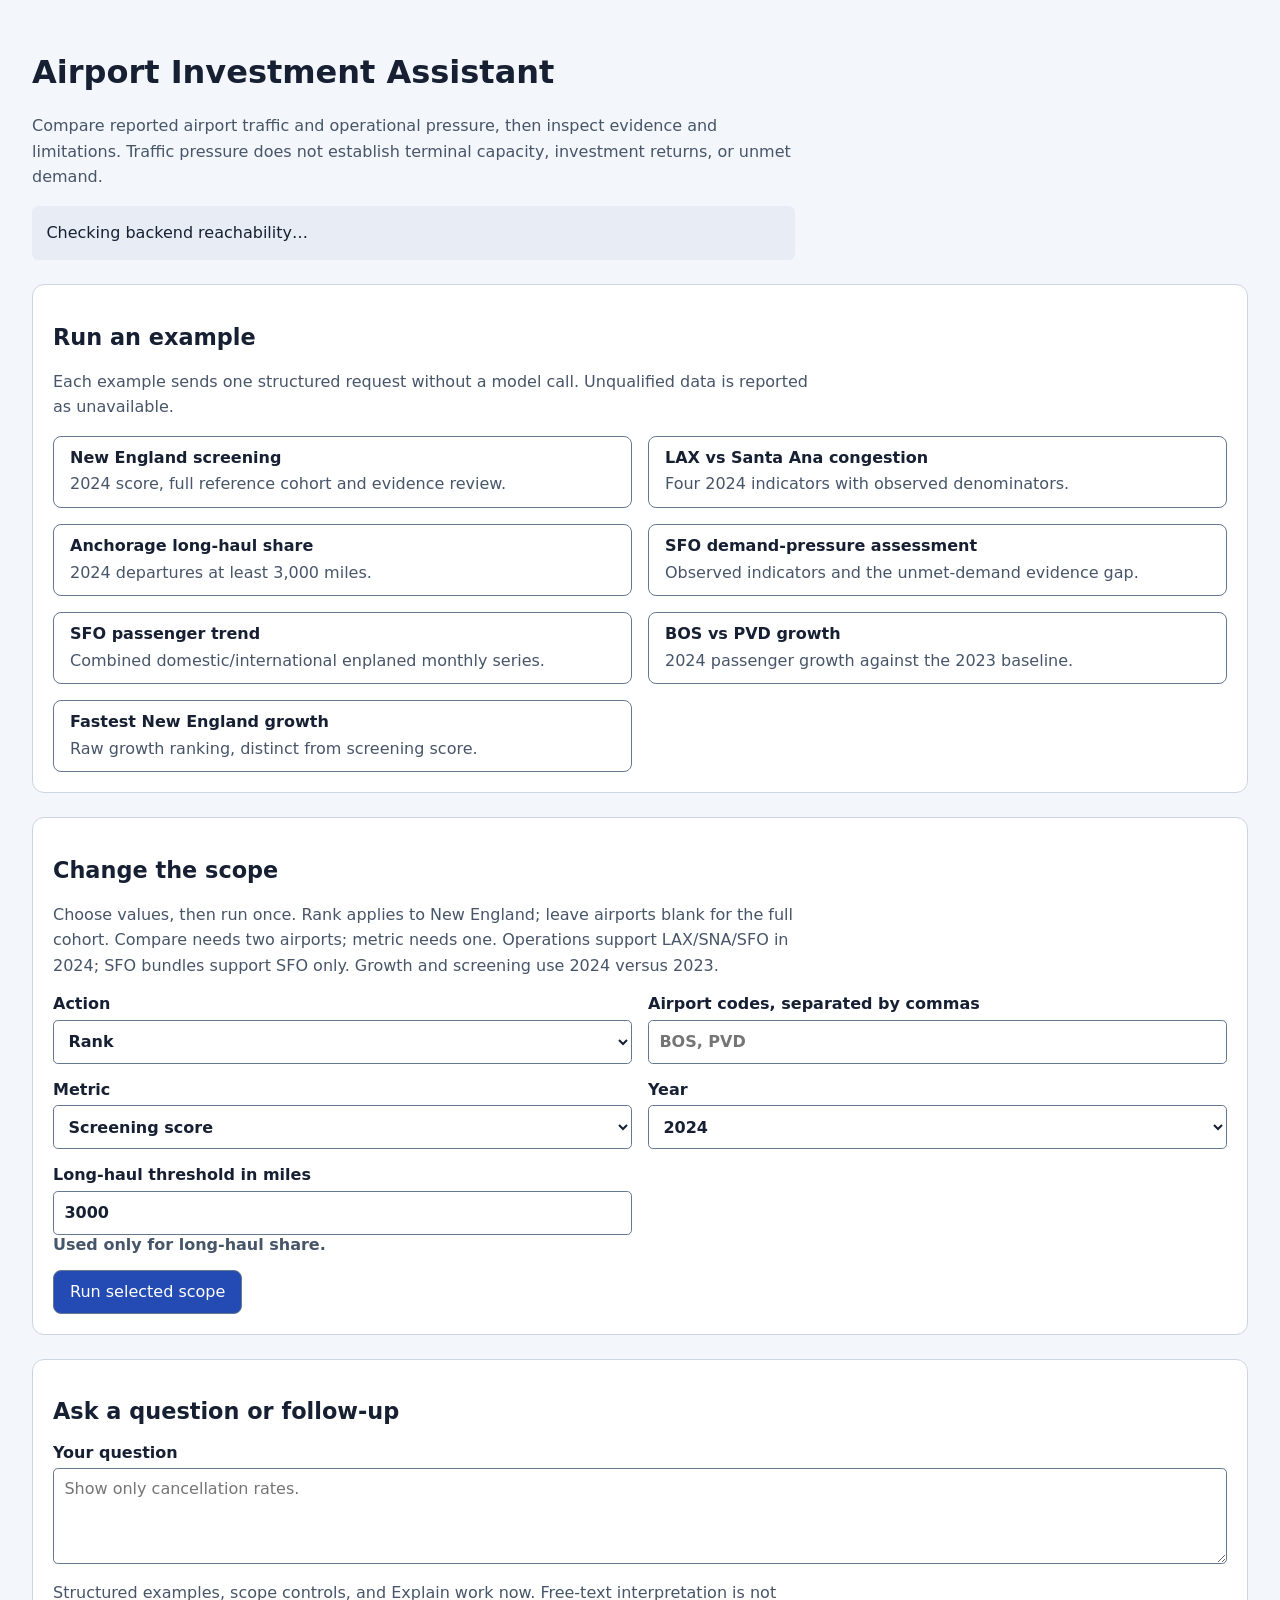
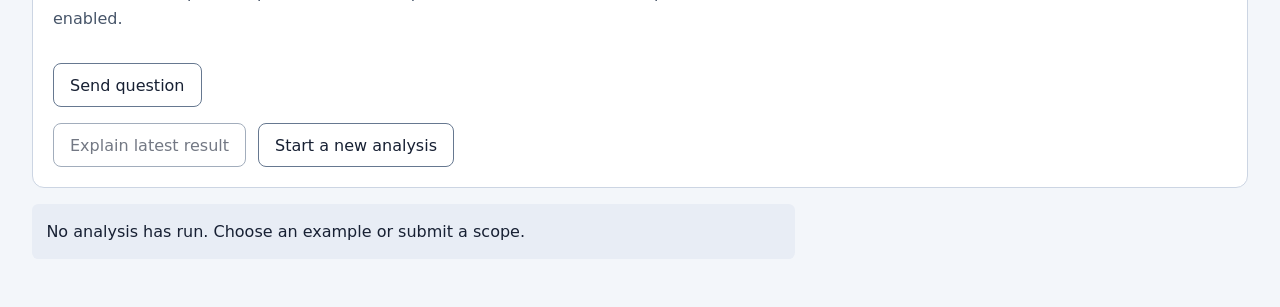
==== backend/app/static/index.html @ ade0395a "Build airport analyst with verified public-source results" ====
<!doctype html>
<html lang="en">
<head>
  <meta charset="utf-8">
  <meta name="viewport" content="width=device-width, initial-scale=1">
  <title>Airport Investment Screening Assistant</title>
  <style>
    :root { color-scheme: light; font-family: system-ui, sans-serif; color: #172033; background: #f3f6fa; }
    * { box-sizing: border-box; }
    body { margin: 0; }
    .page { width: min(76rem, calc(100% - 2rem)); margin: auto; padding: 2rem 0; }
    h1 { font-size: 2rem; line-height: 1.2; }
    h2 { font-size: 1.4rem; } h3 { font-size: 1.15rem; }
    p, li { line-height: 1.6; } p { max-width: 75ch; }
    .intro, .hint { color: #475569; }
    .prompt-grid, .fields { display: grid; grid-template-columns: repeat(2, minmax(0, 1fr)); gap: 1rem; }
    button, input, select, textarea { font: inherit; min-height: 44px; }
    button { border: 1px solid #667890; border-radius: .5rem; background: #fff; color: #172033; padding: .7rem 1rem; cursor: pointer; }
    button:hover { background: #e9efff; } button:disabled { opacity: .6; cursor: not-allowed; }
    .primary { background: #244bb3; color: #fff; } .primary:hover { background: #183887; }
    button:focus-visible, a:focus-visible, summary:focus-visible, input:focus-visible, select:focus-visible, textarea:focus-visible, [tabindex]:focus-visible { outline: 3px solid #315bd6; outline-offset: 3px; }
    .prompt { text-align: start; } .prompt strong, .prompt span { display: block; }
    .prompt span { margin-top: .4rem; line-height: 1.4; color: #475569; }
    section, .panel { margin-top: 1.5rem; padding: 1.25rem; background: #fff; border: 1px solid #ccd5e3; border-radius: .75rem; min-width: 0; }
    label { display: block; font-weight: 600; }
    input, select, textarea { display: block; margin-top: .4rem; padding: .65rem; width: 100%; max-width: 100%; border: 1px solid #667890; border-radius: .3rem; color: inherit; background: #fff; }
    textarea { min-height: 6rem; resize: vertical; } form > button { margin-top: 1rem; }
    .actions { display: flex; gap: .75rem; flex-wrap: wrap; margin-top: 1rem; }
    .notice { padding: .9rem; background: #e8edf5; border-radius: .4rem; }
    [role="alert"] { border-inline-start: .3rem solid #a12323; background: #fff0ef; }
    details { margin-top: 1rem; padding: .75rem; border: 1px solid #ccd5e3; border-radius: .4rem; }
    summary { min-height: 44px; cursor: pointer; font-weight: 600; padding: .5rem; }
    a { color: #244bb3; display: inline-block; min-height: 44px; padding-block: .65rem; }
    .table-region { overflow-x: auto; margin-block: 1rem; max-width: 100%; }
    table { width: 100%; border-collapse: collapse; font-variant-numeric: tabular-nums; }
    caption { text-align: start; font-weight: 600; padding-block: .8rem; }
    th, td { padding: .8rem; text-align: start; border-bottom: 1px solid #d6deea; min-width: 6rem; }
    th { background: #edf2f8; } td:nth-child(4), td:nth-child(5), td:nth-child(6) { text-align: end; }
    td:nth-child(4), td:nth-child(5) { min-width: 12rem; }
    #result p, #result li, #result details { overflow-wrap: anywhere; }
    [hidden] { display: none !important; }
    @media (max-width: 42rem) { .prompt-grid, .fields { grid-template-columns: 1fr; } .page { width: calc(100% - 1rem); padding: 1rem 0; } section { padding: .8rem; } }
    @media (prefers-reduced-motion: reduce) { * { scroll-behavior: auto !important; } }
  </style>
  <script src="/static/app.js" defer></script>
</head>
<body>
<main class="page">
  <h1>Airport Investment Assistant</h1>
  <p class="intro">Compare reported airport traffic and operational pressure, then inspect evidence and limitations. Traffic pressure does not establish terminal capacity, investment returns, or unmet demand.</p>
  <p id="health-status" class="notice" role="status">Checking backend reachability…</p>
  <div id="controls" aria-busy="false">
    <section aria-labelledby="demo-title">
      <h2 id="demo-title">Run an example</h2>
      <p class="hint">Each example sends one structured request without a model call. Unqualified data is reported as unavailable.</p>
      <div class="prompt-grid">
        <button type="button" class="prompt" data-preset="new-england" data-send><strong>New England screening</strong><span>2024 score, full reference cohort and evidence review.</span></button>
        <button type="button" class="prompt" data-preset="lax-sna" data-send><strong>LAX vs Santa Ana congestion</strong><span>Four 2024 indicators with observed denominators.</span></button>
        <button type="button" class="prompt" data-preset="anc-long-haul" data-send><strong>Anchorage long-haul share</strong><span>2024 departures at least 3,000 miles.</span></button>
        <button type="button" class="prompt" data-preset="sfo-pressure" data-send><strong>SFO demand-pressure assessment</strong><span>Observed indicators and the unmet-demand evidence gap.</span></button>
        <button type="button" class="prompt" data-preset="sfo-trend" data-send><strong>SFO passenger trend</strong><span>Combined domestic/international enplaned monthly series.</span></button>
        <button type="button" class="prompt" data-preset="bos-pvd" data-send><strong>BOS vs PVD growth</strong><span>2024 passenger growth against the 2023 baseline.</span></button>
        <button type="button" class="prompt" data-preset="growth" data-send><strong>Fastest New England growth</strong><span>Raw growth ranking, distinct from screening score.</span></button>
      </div>
    </section>
    <section aria-labelledby="scope-title">
      <h2 id="scope-title">Change the scope</h2>
      <p id="scope-help" class="hint">Choose values, then run once. Rank applies to New England; leave airports blank for the full cohort. Compare needs two airports; metric needs one. Operations support LAX/SNA/SFO in 2024; SFO bundles support SFO only. Growth and screening use 2024 versus 2023.</p>
      <form id="scope-form" aria-describedby="scope-help">
        <div class="fields">
          <label>Action<select id="action"><option value="rank">Rank</option><option value="compare">Compare</option><option value="metric">Single-airport metric</option></select></label>
          <label>Airport codes, separated by commas<input id="airports" maxlength="150" placeholder="BOS, PVD" autocomplete="off"></label>
          <label>Metric<select id="metric">
            <option value="screen_score">Screening score</option><option value="passengers">Passengers</option><option value="seats">Seats</option><option value="departures">Departures</option><option value="passenger_growth">Passenger growth</option><option value="seat_occupancy">Seat occupancy</option><option value="long_haul_share">Long-haul share</option><option value="congestion">Operational comparison (four indicators)</option><option value="cancellation_rate">Cancellation rate</option><option value="diversion_rate">Diversion rate</option><option value="departure_delay_minutes">Departure delay minutes</option><option value="taxi_out_minutes">Taxi-out minutes</option><option value="sfo_enplaned_trend">SFO enplaned trend</option><option value="sfo_pressure">SFO demand-pressure assessment</option>
          </select></label>
          <label>Year<select id="year"><option value="2024">2024</option><option value="2023">2023 (T-100 levels/occupancy/long haul only)</option></select></label>
          <label>Long-haul threshold in miles<input id="threshold" type="number" min="1" max="12000" step="any" value="3000" aria-describedby="threshold-help"><span id="threshold-help" class="hint">Used only for long-haul share.</span></label>
        </div>
        <button type="submit" class="primary" data-send>Run selected scope</button>
      </form>
    </section>
    <section aria-labelledby="question-title">
      <h2 id="question-title">Ask a question or follow-up</h2>
      <form id="chat-form">
        <label for="question">Your question</label>
        <textarea id="question" maxlength="4000" required aria-describedby="question-help" placeholder="Show only cancellation rates."></textarea>
        <p id="question-help" class="hint">Structured examples, scope controls, and Explain work now. Free-text interpretation is not enabled.</p>
        <button type="submit" data-send>Send question</button>
      </form>
      <div class="actions"><button type="button" id="explain" data-send disabled>Explain latest result</button><button type="button" id="fresh">Start a new analysis</button></div>
    </section>
  </div>
  <p id="feedback" class="notice" role="status" aria-live="polite">No analysis has run. Choose an example or submit a scope.</p>
  <section id="result" aria-label="Analysis results" hidden></section>
</main>
</body>
</html>
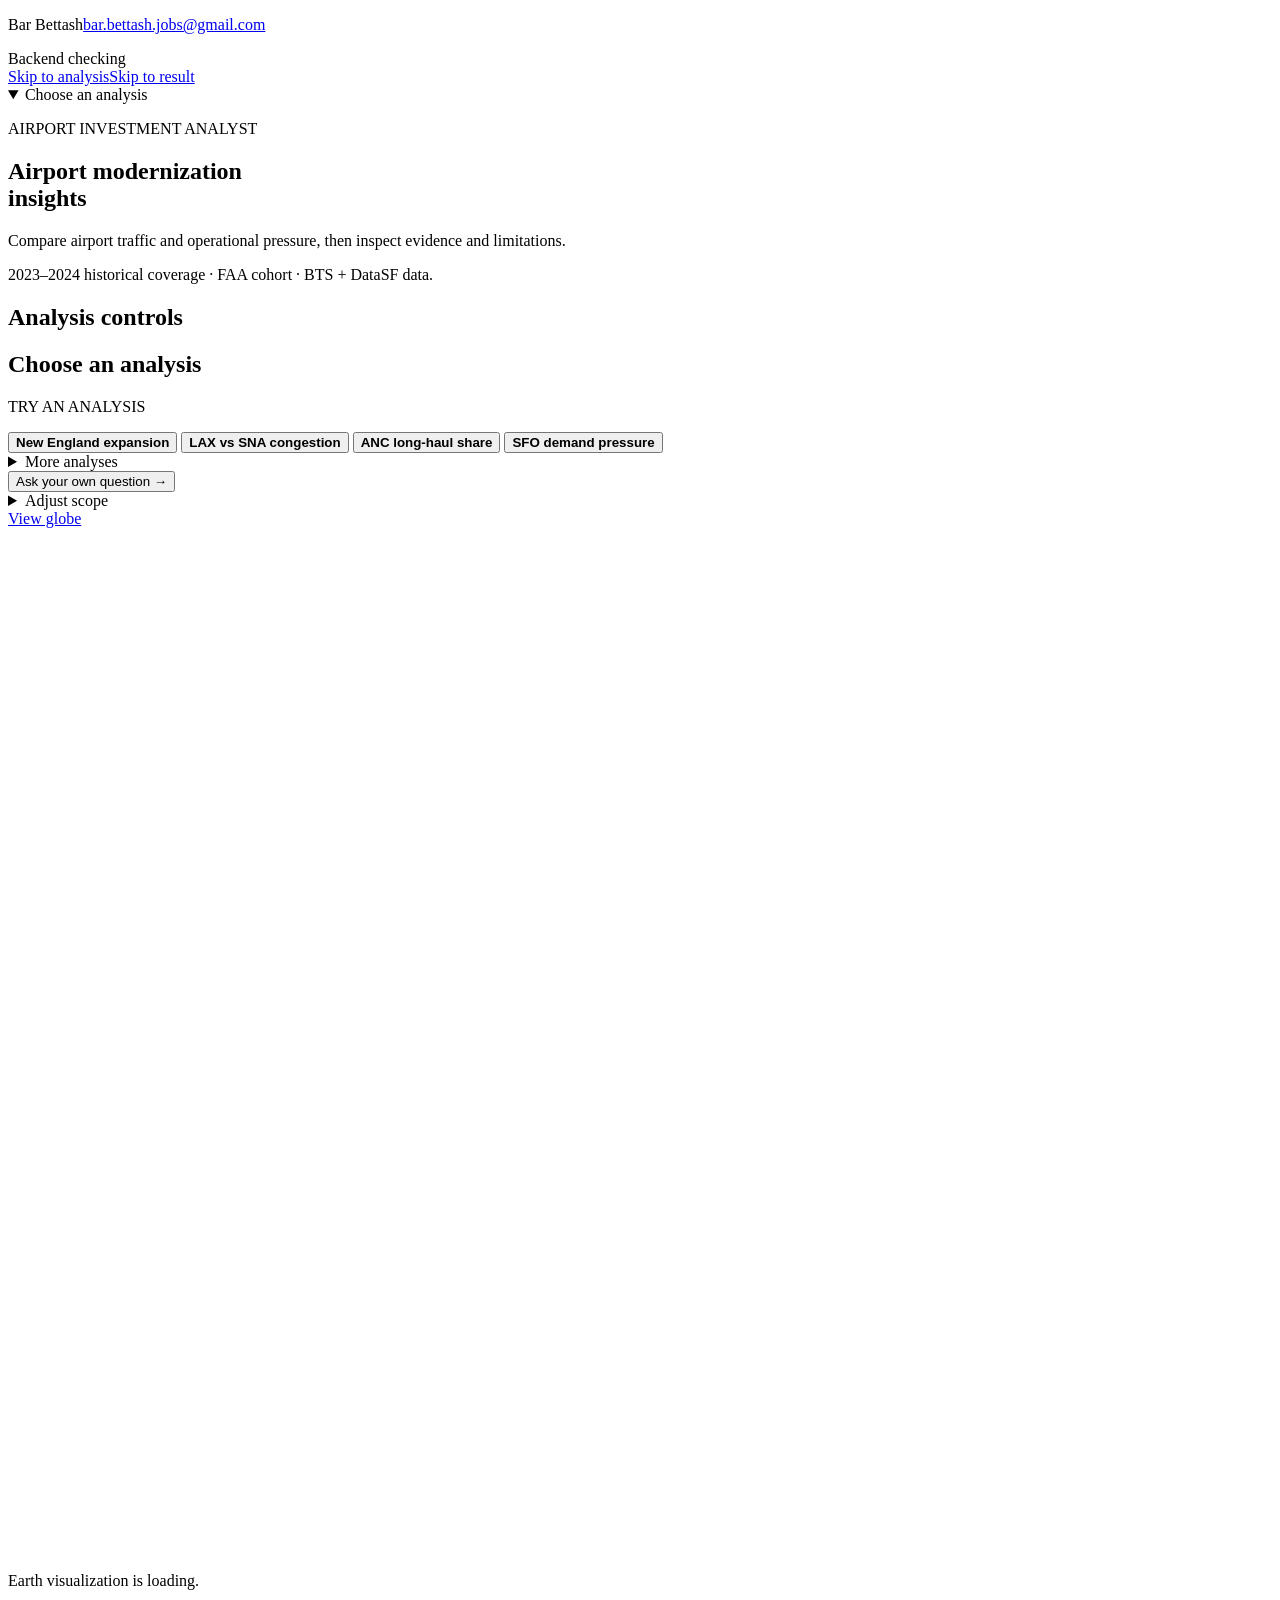
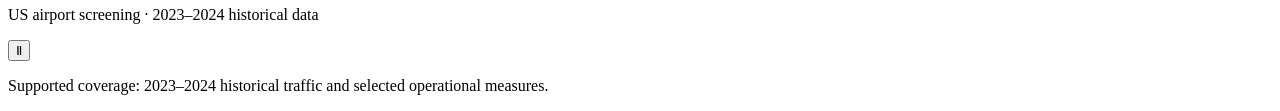
==== commit ca192417: "WIP snapshot of dirty main checkout, 2026-09-29" ====
--- a/backend/app/static/index.html
+++ b/backend/app/static/index.html
@@ -4,94 +4,110 @@
   <meta charset="utf-8">
   <meta name="viewport" content="width=device-width, initial-scale=1">
   <title>Airport Investment Screening Assistant</title>
-  <style>
-    :root { color-scheme: light; font-family: system-ui, sans-serif; color: #172033; background: #f3f6fa; }
-    * { box-sizing: border-box; }
-    body { margin: 0; }
-    .page { width: min(76rem, calc(100% - 2rem)); margin: auto; padding: 2rem 0; }
-    h1 { font-size: 2rem; line-height: 1.2; }
-    h2 { font-size: 1.4rem; } h3 { font-size: 1.15rem; }
-    p, li { line-height: 1.6; } p { max-width: 75ch; }
-    .intro, .hint { color: #475569; }
-    .prompt-grid, .fields { display: grid; grid-template-columns: repeat(2, minmax(0, 1fr)); gap: 1rem; }
-    button, input, select, textarea { font: inherit; min-height: 44px; }
-    button { border: 1px solid #667890; border-radius: .5rem; background: #fff; color: #172033; padding: .7rem 1rem; cursor: pointer; }
-    button:hover { background: #e9efff; } button:disabled { opacity: .6; cursor: not-allowed; }
-    .primary { background: #244bb3; color: #fff; } .primary:hover { background: #183887; }
-    button:focus-visible, a:focus-visible, summary:focus-visible, input:focus-visible, select:focus-visible, textarea:focus-visible, [tabindex]:focus-visible { outline: 3px solid #315bd6; outline-offset: 3px; }
-    .prompt { text-align: start; } .prompt strong, .prompt span { display: block; }
-    .prompt span { margin-top: .4rem; line-height: 1.4; color: #475569; }
-    section, .panel { margin-top: 1.5rem; padding: 1.25rem; background: #fff; border: 1px solid #ccd5e3; border-radius: .75rem; min-width: 0; }
-    label { display: block; font-weight: 600; }
-    input, select, textarea { display: block; margin-top: .4rem; padding: .65rem; width: 100%; max-width: 100%; border: 1px solid #667890; border-radius: .3rem; color: inherit; background: #fff; }
-    textarea { min-height: 6rem; resize: vertical; } form > button { margin-top: 1rem; }
-    .actions { display: flex; gap: .75rem; flex-wrap: wrap; margin-top: 1rem; }
-    .notice { padding: .9rem; background: #e8edf5; border-radius: .4rem; }
-    [role="alert"] { border-inline-start: .3rem solid #a12323; background: #fff0ef; }
-    details { margin-top: 1rem; padding: .75rem; border: 1px solid #ccd5e3; border-radius: .4rem; }
-    summary { min-height: 44px; cursor: pointer; font-weight: 600; padding: .5rem; }
-    a { color: #244bb3; display: inline-block; min-height: 44px; padding-block: .65rem; }
-    .table-region { overflow-x: auto; margin-block: 1rem; max-width: 100%; }
-    table { width: 100%; border-collapse: collapse; font-variant-numeric: tabular-nums; }
-    caption { text-align: start; font-weight: 600; padding-block: .8rem; }
-    th, td { padding: .8rem; text-align: start; border-bottom: 1px solid #d6deea; min-width: 6rem; }
-    th { background: #edf2f8; } td:nth-child(4), td:nth-child(5), td:nth-child(6) { text-align: end; }
-    td:nth-child(4), td:nth-child(5) { min-width: 12rem; }
-    #result p, #result li, #result details { overflow-wrap: anywhere; }
-    [hidden] { display: none !important; }
-    @media (max-width: 42rem) { .prompt-grid, .fields { grid-template-columns: 1fr; } .page { width: calc(100% - 1rem); padding: 1rem 0; } section { padding: .8rem; } }
-    @media (prefers-reduced-motion: reduce) { * { scroll-behavior: auto !important; } }
-  </style>
+  <link rel="stylesheet" href="/static/styles.css">
   <script src="/static/app.js" defer></script>
+  <script type="module" src="/static/globe.js"></script>
 </head>
 <body>
-<main class="page">
-  <h1>Airport Investment Assistant</h1>
-  <p class="intro">Compare reported airport traffic and operational pressure, then inspect evidence and limitations. Traffic pressure does not establish terminal capacity, investment returns, or unmet demand.</p>
-  <p id="health-status" class="notice" role="status">Checking backend reachability…</p>
-  <div id="controls" aria-busy="false">
-    <section aria-labelledby="demo-title">
-      <h2 id="demo-title">Run an example</h2>
-      <p class="hint">Each example sends one structured request without a model call. Unqualified data is reported as unavailable.</p>
+<header class="contact-header">
+  <p class="contact"><span>Bar Bettash</span><a href="mailto:bar.bettash.jobs@gmail.com">bar.bettash.jobs@gmail.com</a></p>
+</header>
+<span id="health-status" class="visually-hidden" role="status">Backend checking</span>
+<nav class="skip-links" aria-label="Skip navigation"><a id="analysis-skip" href="#analyst-rail">Skip to analysis</a><a id="result-skip" href="#result-title">Skip to result</a></nav>
+<main id="workspace" class="page app-main">
+  <div id="hero-layout" class="hero-layout">
+   <div id="analysis-workspace" class="analysis-workspace" aria-label="Airport analysis workspace">
+   <details id="setup-controls" open>
+    <summary id="setup-toggle">Choose an analysis</summary>
+    <section id="landing-introduction" class="product-intro" aria-labelledby="landing-title">
+     <p class="eyebrow">AIRPORT INVESTMENT ANALYST</p>
+     <h1 id="landing-title">Airport modernization<br>insights</h1>
+     <p class="intro">Compare airport traffic and operational pressure, then inspect evidence and limitations.</p>
+     <p class="coverage-note">2023–2024 historical coverage · FAA cohort · BTS + DataSF data.</p>
+    </section>
+  <aside id="analyst-rail" class="copy-column" aria-label="Analyst controls" tabindex="-1">
+   <div id="controls" aria-busy="false" aria-labelledby="analyst-title">
+    <h2 id="analyst-title" class="visually-hidden">Analysis controls</h2>
+    <section id="analyze" aria-labelledby="demo-title">
+      <h2 id="demo-title" class="visually-hidden">Choose an analysis</h2>
+      <p class="eyebrow try-label">TRY AN ANALYSIS</p>
       <div class="prompt-grid">
-        <button type="button" class="prompt" data-preset="new-england" data-send><strong>New England screening</strong><span>2024 score, full reference cohort and evidence review.</span></button>
-        <button type="button" class="prompt" data-preset="lax-sna" data-send><strong>LAX vs Santa Ana congestion</strong><span>Four 2024 indicators with observed denominators.</span></button>
-        <button type="button" class="prompt" data-preset="anc-long-haul" data-send><strong>Anchorage long-haul share</strong><span>2024 departures at least 3,000 miles.</span></button>
-        <button type="button" class="prompt" data-preset="sfo-pressure" data-send><strong>SFO demand-pressure assessment</strong><span>Observed indicators and the unmet-demand evidence gap.</span></button>
-        <button type="button" class="prompt" data-preset="sfo-trend" data-send><strong>SFO passenger trend</strong><span>Combined domestic/international enplaned monthly series.</span></button>
-        <button type="button" class="prompt" data-preset="bos-pvd" data-send><strong>BOS vs PVD growth</strong><span>2024 passenger growth against the 2023 baseline.</span></button>
-        <button type="button" class="prompt" data-preset="growth" data-send><strong>Fastest New England growth</strong><span>Raw growth ranking, distinct from screening score.</span></button>
+        <button type="button" class="prompt" data-preset="new-england" data-send><strong>New England expansion</strong></button>
+        <button type="button" class="prompt" data-preset="lax-sna" data-send><strong>LAX vs SNA congestion</strong></button>
+        <button type="button" class="prompt" data-preset="anc-long-haul" data-send><strong>ANC long-haul share</strong></button>
+        <button type="button" class="prompt" data-preset="sfo-pressure" data-send><strong>SFO demand pressure</strong></button>
       </div>
+      <details class="more-examples">
+        <summary>More analyses</summary>
+        <div class="prompt-grid">
+          <button type="button" class="prompt" data-preset="sfo-trend" data-send><strong>SFO passenger trend</strong><span>Combined domestic/international monthly series.</span></button>
+          <button type="button" class="prompt" data-preset="bos-pvd" data-send><strong>BOS vs PVD growth</strong><span>2024 passenger growth against the 2023 baseline.</span></button>
+          <button type="button" class="prompt" data-preset="growth" data-send><strong>New England growth ranking</strong><span>Raw growth, separate from screening score.</span></button>
+        </div>
+      </details>
     </section>
-    <section aria-labelledby="scope-title">
-      <h2 id="scope-title">Change the scope</h2>
+    <button type="button" id="ask-trigger" class="ask-trigger" aria-expanded="false" aria-controls="conversation-composer"><span>Ask your own question</span> <span class="ask-arrow" aria-hidden="true">→</span></button>
+    <p id="feedback" class="notice" role="status" aria-live="polite" hidden></p>
+    <details id="scope-panel" class="scope-disclosure">
+      <summary id="scope-title">Adjust scope</summary>
       <p id="scope-help" class="hint">Choose values, then run once. Rank applies to New England; leave airports blank for the full cohort. Compare needs two airports; metric needs one. Operations support LAX/SNA/SFO in 2024; SFO bundles support SFO only. Growth and screening use 2024 versus 2023.</p>
       <form id="scope-form" aria-describedby="scope-help">
         <div class="fields">
-          <label>Action<select id="action"><option value="rank">Rank</option><option value="compare">Compare</option><option value="metric">Single-airport metric</option></select></label>
-          <label>Airport codes, separated by commas<input id="airports" maxlength="150" placeholder="BOS, PVD" autocomplete="off"></label>
-          <label>Metric<select id="metric">
-            <option value="screen_score">Screening score</option><option value="passengers">Passengers</option><option value="seats">Seats</option><option value="departures">Departures</option><option value="passenger_growth">Passenger growth</option><option value="seat_occupancy">Seat occupancy</option><option value="long_haul_share">Long-haul share</option><option value="congestion">Operational comparison (four indicators)</option><option value="cancellation_rate">Cancellation rate</option><option value="diversion_rate">Diversion rate</option><option value="departure_delay_minutes">Departure delay minutes</option><option value="taxi_out_minutes">Taxi-out minutes</option><option value="sfo_enplaned_trend">SFO enplaned trend</option><option value="sfo_pressure">SFO demand-pressure assessment</option>
-          </select></label>
-          <label>Year<select id="year"><option value="2024">2024</option><option value="2023">2023 (T-100 levels/occupancy/long haul only)</option></select></label>
-          <label>Long-haul threshold in miles<input id="threshold" type="number" min="1" max="12000" step="any" value="3000" aria-describedby="threshold-help"><span id="threshold-help" class="hint">Used only for long-haul share.</span></label>
+          <label for="action">Action<select id="action"><option value="rank">Rank</option><option value="compare">Compare</option><option value="metric">Single-airport metric</option></select><span id="action-error" class="field-error" role="alert" aria-live="assertive" hidden></span></label>
+          <label for="airports">Airport codes, separated by commas<input id="airports" maxlength="150" placeholder="BOS, PVD" autocomplete="off"><span id="airports-error" class="field-error" role="alert" aria-live="assertive" hidden></span></label>
+          <div class="airport-picker-row">
+            <label for="airport-picker">Add a supported airport<select id="airport-picker" aria-describedby="airport-picker-help">
+              <option value="">Choose an airport</option>
+              <option>BDL</option><option>HVN</option><option>PWM</option><option>BGR</option><option>PQI</option><option>RKD</option><option>BHB</option><option>AUG</option>
+              <option>BOS</option><option>ACK</option><option>ORH</option><option>MVY</option><option>HYA</option><option>PVC</option><option>MHT</option><option>PSM</option>
+              <option>LEB</option><option>PVD</option><option>WST</option><option>BID</option><option>BTV</option><option>RUT</option><option>ANC</option><option>LAX</option>
+              <option>SNA</option><option>SFO</option>
+            </select></label>
+            <button type="button" id="add-airport">Add to draft</button>
+          </div>
+          <p id="airport-picker-help" class="airport-picker-help">Add one of all 26 supported airports to the visible draft. Globe shortcuts show only six mapped locations.</p>
+          <label for="metric">Metric<select id="metric">
+            <option value="screen_score">Screening score</option><option value="passengers">Passengers</option><option value="seats">Seats</option><option value="departures">Departures</option><option value="passenger_growth">Passenger growth</option><option value="seat_occupancy">Seat occupancy</option><option value="long_haul_share">Long-haul share</option><option value="congestion">Operational comparison (four indicators)</option><option value="cancellation_rate">Cancellation rate</option><option value="diversion_rate">Diversion rate</option><option value="departure_delay_minutes">Departure delay</option><option value="taxi_out_minutes">Taxi out</option><option value="sfo_enplaned_trend">SFO passenger trend</option><option value="sfo_pressure">SFO demand pressure</option>
+          </select><span id="metric-error" class="field-error" role="alert" aria-live="assertive" hidden></span></label>
+          <label for="year">Year<select id="year"><option value="2024">2024</option><option value="2023">2023 (T-100 levels/occupancy/long haul only)</option></select><span id="year-error" class="field-error" role="alert" aria-live="assertive" hidden></span></label>
+          <label for="threshold">Long-haul threshold in miles<input id="threshold" type="number" min="1" max="12000" step="any" value="3000" aria-describedby="threshold-help" disabled><span id="threshold-help" class="hint">Used only for long-haul share.</span><span id="threshold-error" class="field-error" role="alert" aria-live="assertive" hidden></span></label>
         </div>
         <button type="submit" class="primary" data-send>Run selected scope</button>
       </form>
-    </section>
-    <section aria-labelledby="question-title">
-      <h2 id="question-title">Ask a question or follow-up</h2>
-      <form id="chat-form">
-        <label for="question">Your question</label>
-        <textarea id="question" maxlength="4000" required aria-describedby="question-help" placeholder="Show only cancellation rates."></textarea>
-        <p id="question-help" class="hint">Structured examples, scope controls, and Explain work now. Free-text interpretation is not enabled.</p>
-        <button type="submit" data-send>Send question</button>
-      </form>
-      <div class="actions"><button type="button" id="explain" data-send disabled>Explain latest result</button><button type="button" id="fresh">Start a new analysis</button></div>
-    </section>
+    </details>
+   </div>
+  </aside>
+   </details>
+   </div>
+   <aside id="result-panel" class="results-column" aria-labelledby="result-title" hidden>
+    <button type="button" id="back-to-analysis" class="back-to-analysis" hidden aria-label="Back to analysis choices">← <span>Back</span></button>
+    <h2 id="result-title" tabindex="-1" hidden>Analysis result</h2>
+    <section id="result" aria-label="Analysis results" hidden></section>
+    <div class="result-actions"><button type="button" id="view-evidence" hidden>View evidence</button><button type="button" id="fresh" hidden>Choose another question</button><button type="button" id="explain" data-send disabled hidden>Explain this result</button></div>
+   </aside>
+   <a id="view-globe" href="#earth-stage">View globe</a>
+   </div>
+   <section id="earth-stage" class="earth-stage" aria-label="Earth visualization" tabindex="-1">
+    <div class="earth-frame">
+      <img id="earth-poster" src="/static/assets/earth-poster.webp" alt="" aria-hidden="true">
+      <canvas id="earth-canvas" width="1024" height="1024" tabindex="0" aria-label="Interactive Earth globe; drag to rotate"></canvas>
+      <div id="globe-markers" class="globe-markers" aria-label="Airport markers"></div>
+      <p id="globe-status" class="globe-status" role="status">Earth visualization is loading.</p>
+    </div>
+    <p class="earth-caption">US airport screening <span>·</span> 2023–2024 historical data</p>
+   </section>
   </div>
-  <p id="feedback" class="notice" role="status" aria-live="polite">No analysis has run. Choose an example or submit a scope.</p>
-  <section id="result" aria-label="Analysis results" hidden></section>
 </main>
+<button id="globe-motion-toggle" class="globe-motion-toggle" type="button" aria-pressed="false" aria-label="Pause Earth motion"><span data-motion-icon aria-hidden="true">Ⅱ</span></button>
+<section id="conversation-composer" class="conversation-composer" aria-label="Ask an analysis follow-up" aria-hidden="true" hidden inert>
+  <form id="chat-form" novalidate>
+    <label class="visually-hidden" for="question">Ask a question about airport analysis</label>
+    <textarea id="question" maxlength="4000" required aria-describedby="question-help question-error" placeholder="Ask about this analysis…"></textarea>
+    <button type="submit" class="composer-send" data-send aria-label="Send question">↑</button>
+    <p id="question-help" class="visually-hidden">Your question is sent to the analysis service.</p>
+    <p id="question-error" class="field-error" role="alert" aria-live="assertive" hidden></p>
+  </form>
+</section>
+<p id="context-summary" class="visually-hidden">Supported coverage: 2023–2024 historical traffic and selected operational measures.</p>
 </body>
 </html>
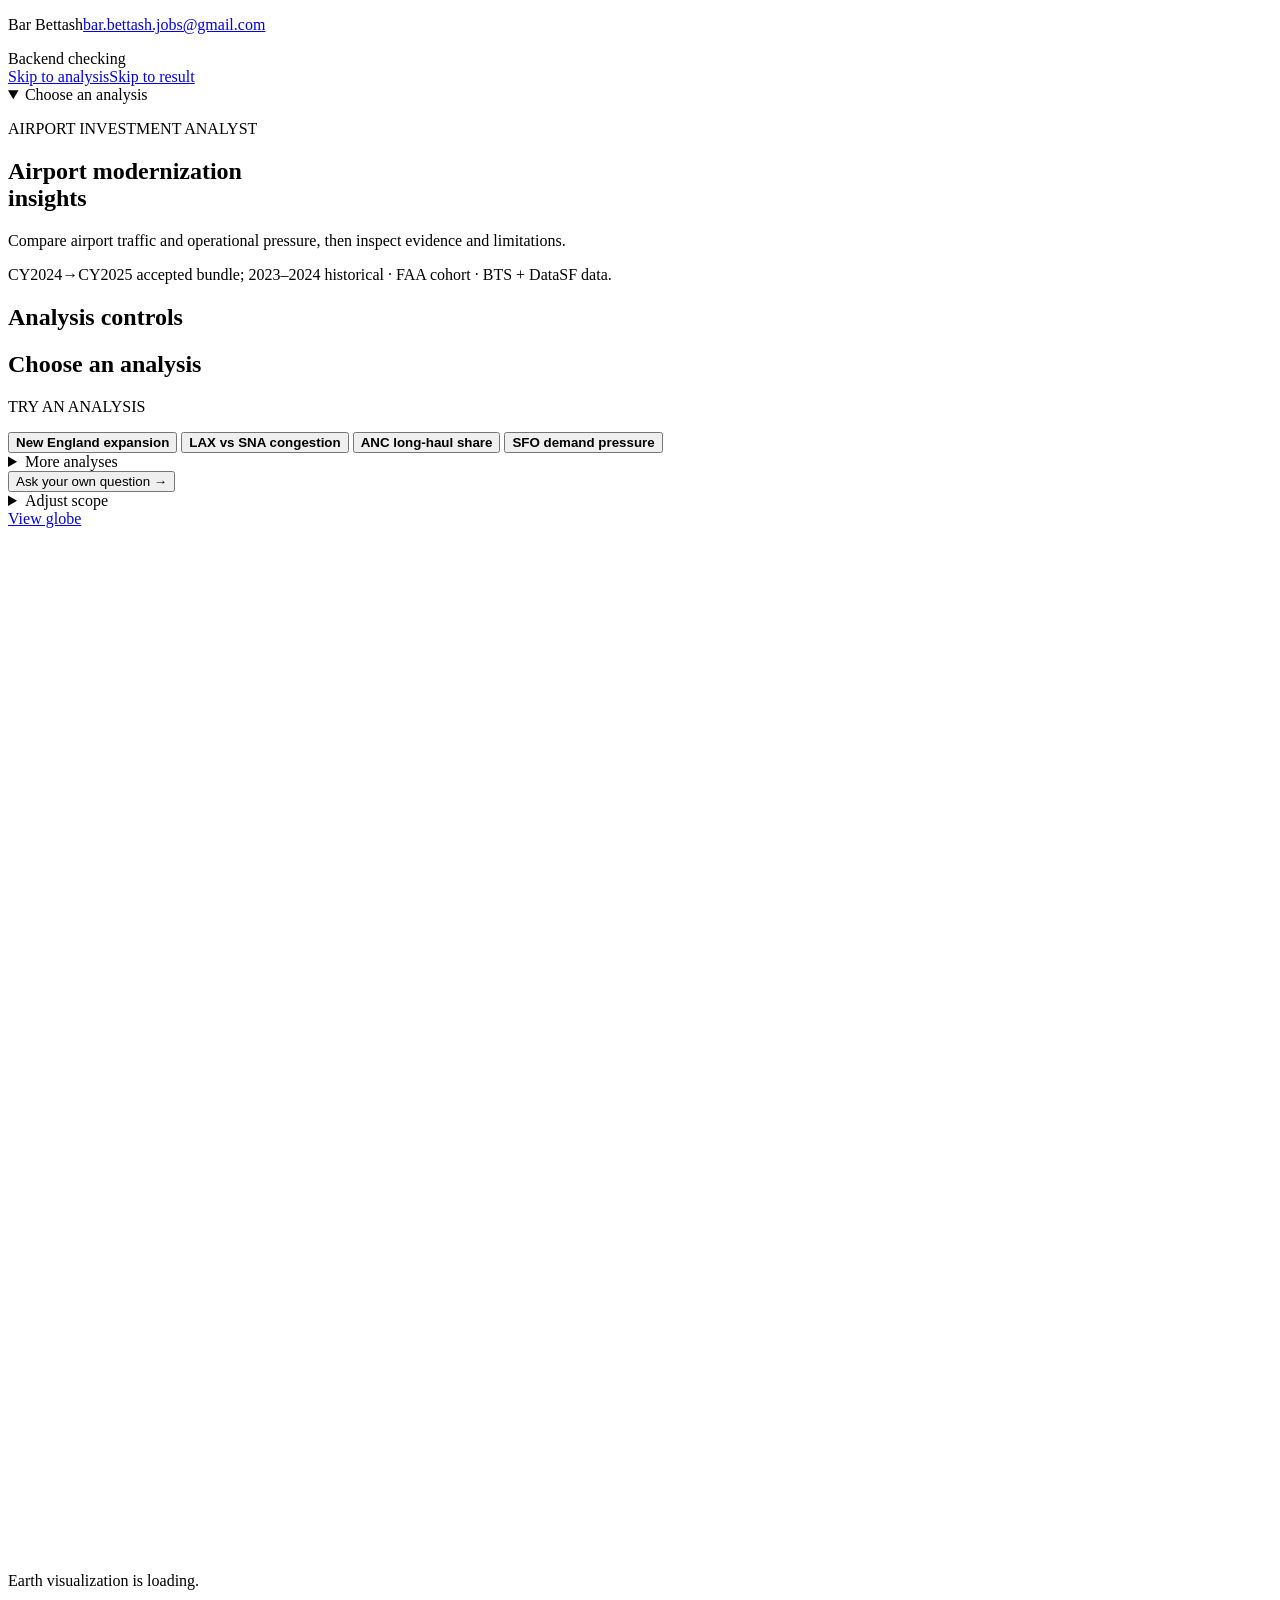
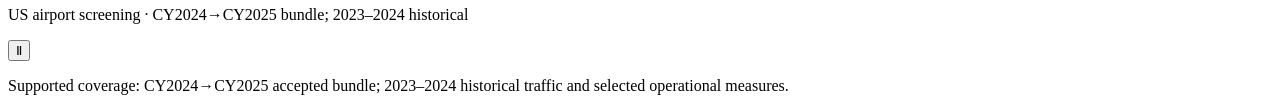
==== commit 29a429da: "feat(ui): default to accepted 2025 bundle, access-code sign-in page F1 (frontend 2025 readiness): - " ====
--- a/backend/app/static/index.html
+++ b/backend/app/static/index.html
@@ -23,7 +23,7 @@
      <p class="eyebrow">AIRPORT INVESTMENT ANALYST</p>
      <h1 id="landing-title">Airport modernization<br>insights</h1>
      <p class="intro">Compare airport traffic and operational pressure, then inspect evidence and limitations.</p>
-     <p class="coverage-note">2023–2024 historical coverage · FAA cohort · BTS + DataSF data.</p>
+     <p class="coverage-note">CY2024→CY2025 accepted bundle; 2023–2024 historical · FAA cohort · BTS + DataSF data.</p>
     </section>
   <aside id="analyst-rail" class="copy-column" aria-label="Analyst controls" tabindex="-1">
    <div id="controls" aria-busy="false" aria-labelledby="analyst-title">
@@ -41,7 +41,7 @@
         <summary>More analyses</summary>
         <div class="prompt-grid">
           <button type="button" class="prompt" data-preset="sfo-trend" data-send><strong>SFO passenger trend</strong><span>Combined domestic/international monthly series.</span></button>
-          <button type="button" class="prompt" data-preset="bos-pvd" data-send><strong>BOS vs PVD growth</strong><span>2024 passenger growth against the 2023 baseline.</span></button>
+          <button type="button" class="prompt" data-preset="bos-pvd" data-send><strong>BOS vs PVD growth</strong><span>2025 passenger growth against the 2024 baseline.</span></button>
           <button type="button" class="prompt" data-preset="growth" data-send><strong>New England growth ranking</strong><span>Raw growth, separate from screening score.</span></button>
         </div>
       </details>
@@ -50,7 +50,7 @@
     <p id="feedback" class="notice" role="status" aria-live="polite" hidden></p>
     <details id="scope-panel" class="scope-disclosure">
       <summary id="scope-title">Adjust scope</summary>
-      <p id="scope-help" class="hint">Choose values, then run once. Rank applies to New England; leave airports blank for the full cohort. Compare needs two airports; metric needs one. Operations support LAX/SNA/SFO in 2024; SFO bundles support SFO only. Growth and screening use 2024 versus 2023.</p>
+      <p id="scope-help" class="hint">Choose values, then run once. Rank applies to New England; leave airports blank for the full cohort. Compare needs two airports; metric needs one. Default period is the accepted CY2024→CY2025 bundle; 2023–2024 remain available as history. Operations support LAX/SNA/SFO in 2025 and 2024; SFO bundles support SFO only. Growth and screening compare against the prior year, so they are not available for 2023.</p>
       <form id="scope-form" aria-describedby="scope-help">
         <div class="fields">
           <label for="action">Action<select id="action"><option value="rank">Rank</option><option value="compare">Compare</option><option value="metric">Single-airport metric</option></select><span id="action-error" class="field-error" role="alert" aria-live="assertive" hidden></span></label>
@@ -60,16 +60,16 @@
               <option value="">Choose an airport</option>
               <option>BDL</option><option>HVN</option><option>PWM</option><option>BGR</option><option>PQI</option><option>RKD</option><option>BHB</option><option>AUG</option>
               <option>BOS</option><option>ACK</option><option>ORH</option><option>MVY</option><option>HYA</option><option>PVC</option><option>MHT</option><option>PSM</option>
-              <option>LEB</option><option>PVD</option><option>WST</option><option>BID</option><option>BTV</option><option>RUT</option><option>ANC</option><option>LAX</option>
-              <option>SNA</option><option>SFO</option>
+              <option>LEB</option><option>PVD</option><option>WST</option><option>BID</option><option>BTV</option><option>RUT</option><option>EWB</option><option>ANC</option>
+              <option>LAX</option><option>SNA</option><option>SFO</option>
             </select></label>
             <button type="button" id="add-airport">Add to draft</button>
           </div>
-          <p id="airport-picker-help" class="airport-picker-help">Add one of all 26 supported airports to the visible draft. Globe shortcuts show only six mapped locations.</p>
+          <p id="airport-picker-help" class="airport-picker-help">Add one of all 27 supported airports to the visible draft. Globe shortcuts show only six mapped locations.</p>
           <label for="metric">Metric<select id="metric">
             <option value="screen_score">Screening score</option><option value="passengers">Passengers</option><option value="seats">Seats</option><option value="departures">Departures</option><option value="passenger_growth">Passenger growth</option><option value="seat_occupancy">Seat occupancy</option><option value="long_haul_share">Long-haul share</option><option value="congestion">Operational comparison (four indicators)</option><option value="cancellation_rate">Cancellation rate</option><option value="diversion_rate">Diversion rate</option><option value="departure_delay_minutes">Departure delay</option><option value="taxi_out_minutes">Taxi out</option><option value="sfo_enplaned_trend">SFO passenger trend</option><option value="sfo_pressure">SFO demand pressure</option>
           </select><span id="metric-error" class="field-error" role="alert" aria-live="assertive" hidden></span></label>
-          <label for="year">Year<select id="year"><option value="2024">2024</option><option value="2023">2023 (T-100 levels/occupancy/long haul only)</option></select><span id="year-error" class="field-error" role="alert" aria-live="assertive" hidden></span></label>
+          <label for="year">Year<select id="year"><option value="2025" selected>2025 (vs 2024, accepted bundle)</option><option value="2024">2024 (historical, vs 2023)</option><option value="2023">2023 (T-100 levels/occupancy/long haul only)</option></select><span id="year-error" class="field-error" role="alert" aria-live="assertive" hidden></span></label>
           <label for="threshold">Long-haul threshold in miles<input id="threshold" type="number" min="1" max="12000" step="any" value="3000" aria-describedby="threshold-help" disabled><span id="threshold-help" class="hint">Used only for long-haul share.</span><span id="threshold-error" class="field-error" role="alert" aria-live="assertive" hidden></span></label>
         </div>
         <button type="submit" class="primary" data-send>Run selected scope</button>
@@ -94,7 +94,7 @@
       <div id="globe-markers" class="globe-markers" aria-label="Airport markers"></div>
       <p id="globe-status" class="globe-status" role="status">Earth visualization is loading.</p>
     </div>
-    <p class="earth-caption">US airport screening <span>·</span> 2023–2024 historical data</p>
+    <p class="earth-caption">US airport screening <span>·</span> CY2024→CY2025 bundle; 2023–2024 historical</p>
    </section>
   </div>
 </main>
@@ -108,6 +108,6 @@
     <p id="question-error" class="field-error" role="alert" aria-live="assertive" hidden></p>
   </form>
 </section>
-<p id="context-summary" class="visually-hidden">Supported coverage: 2023–2024 historical traffic and selected operational measures.</p>
+<p id="context-summary" class="visually-hidden">Supported coverage: CY2024→CY2025 accepted bundle; 2023–2024 historical traffic and selected operational measures.</p>
 </body>
 </html>
